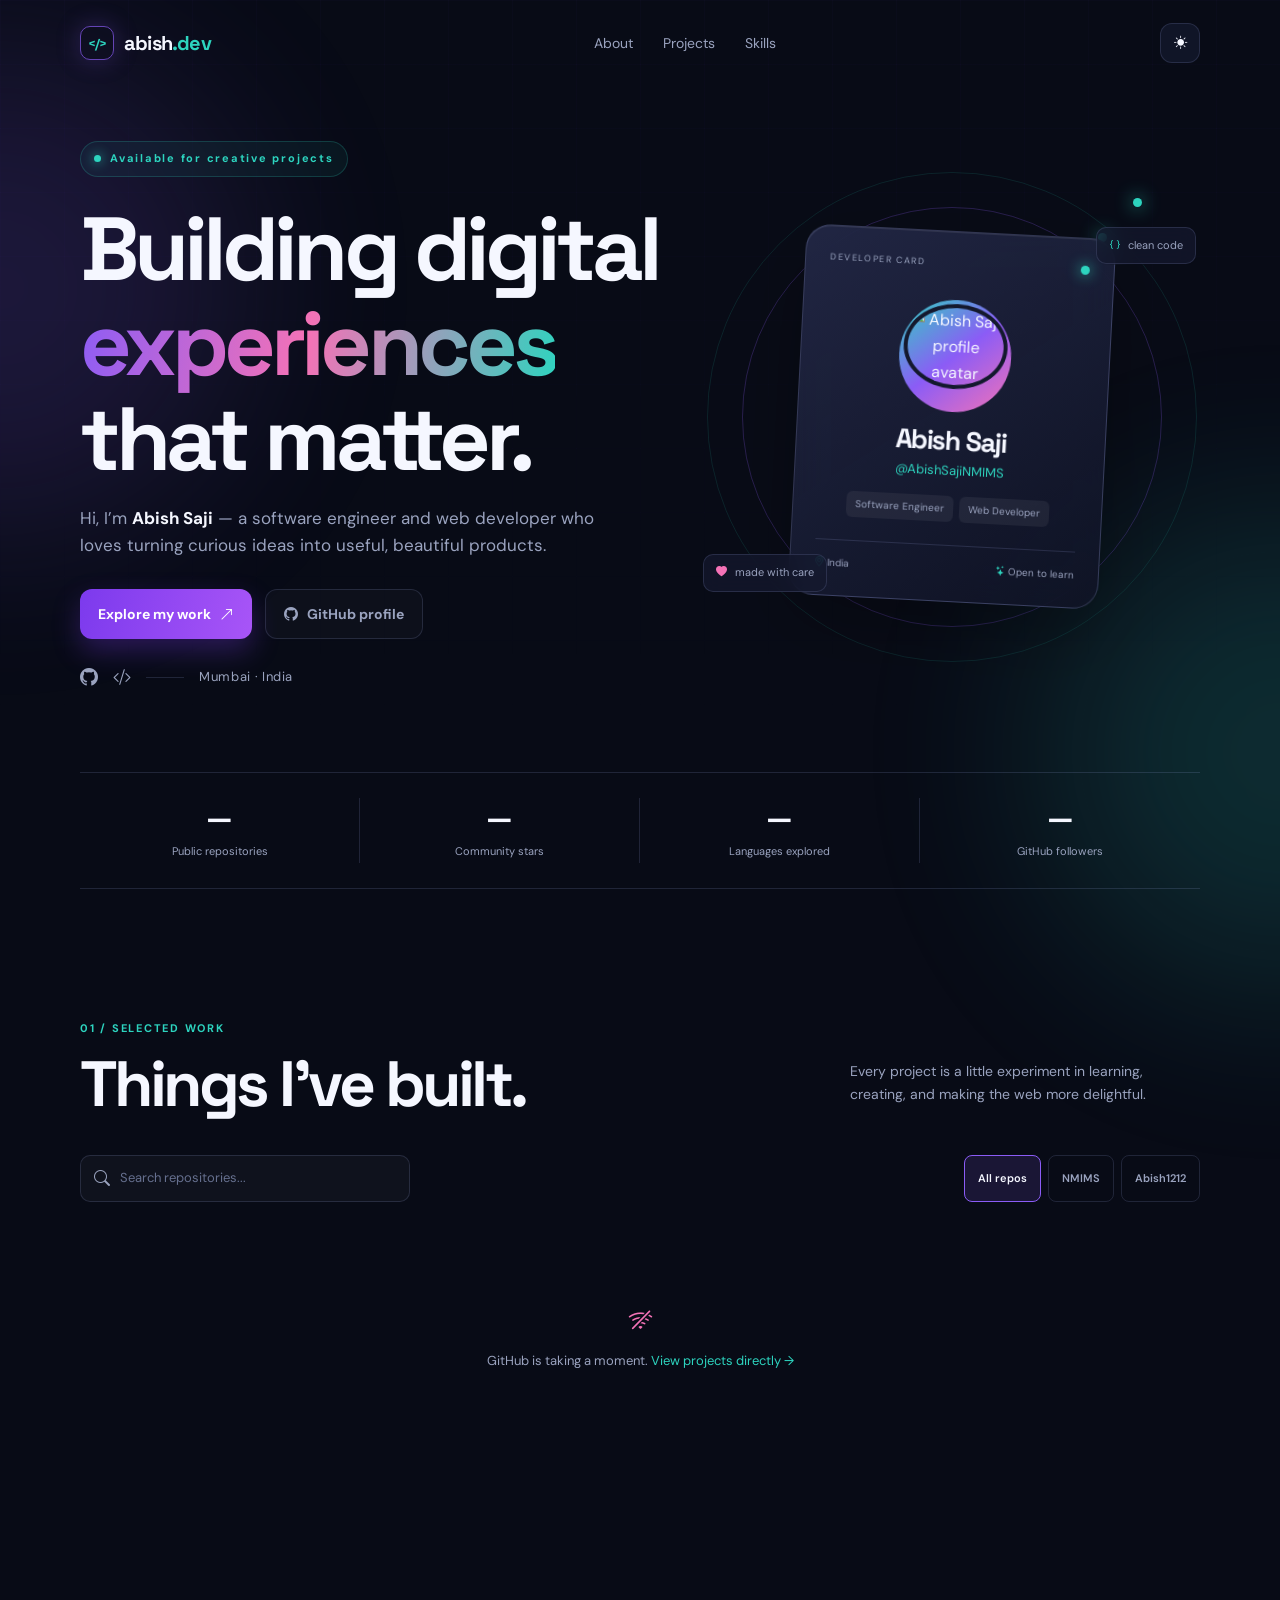
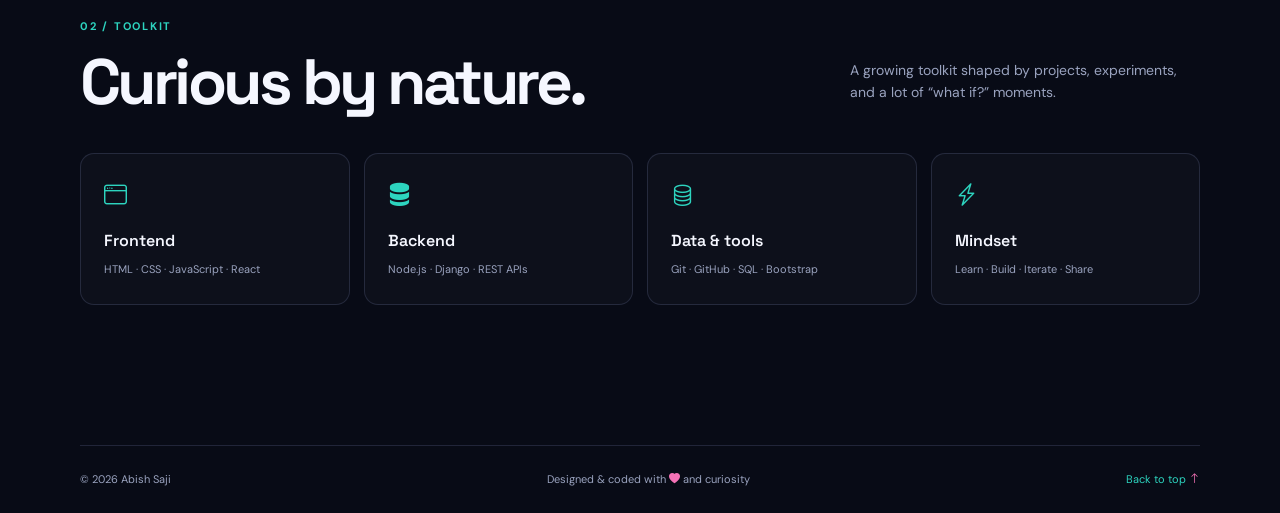
==== index.html @ cef06a9f "-m2" ====
<!DOCTYPE html>
<html lang="en">
<head>
    <meta charset="UTF-8">
    <meta name="viewport" content="width=device-width, initial-scale=1.0">
    <meta name="description" content="Abish Saji's developer profile and GitHub projects.">
    <title>Abish Saji | Developer Profile</title>
    <link rel="preconnect" href="https://fonts.googleapis.com">
    <link rel="preconnect" href="https://fonts.gstatic.com" crossorigin>
    <link href="https://fonts.googleapis.com/css2?family=DM+Sans:wght@400;500;600;700&family=Space+Grotesk:wght@500;600;700&display=swap" rel="stylesheet">
    <link rel="stylesheet" href="https://cdn.jsdelivr.net/npm/bootstrap-icons@1.11.3/font/bootstrap-icons.min.css">
    <link rel="stylesheet" href="style.css">
</head>
<body>
    <div class="background-grid" aria-hidden="true"></div>
    <div class="glow glow-one" aria-hidden="true"></div>
    <div class="glow glow-two" aria-hidden="true"></div>

    <header class="site-header">
        <a class="brand" href="#top" aria-label="Abish Saji home">
            <span class="brand-mark">&lt;/&gt;</span>
            <span>abish<span class="accent">.dev</span></span>
        </a>
        <nav class="nav-links" aria-label="Main navigation">
            <a href="#about">About</a>
            <a href="#projects">Projects</a>
            <a href="#skills">Skills</a>
        </nav>
        <button class="icon-button" id="theme-toggle" type="button" aria-label="Switch to light theme">
            <i class="bi bi-sun-fill" aria-hidden="true"></i>
        </button>
    </header>

    <main id="top">
        <section class="hero section-wrap" id="about">
            <div class="hero-copy reveal">
                <div class="eyebrow"><span class="status-dot"></span> Available for creative projects</div>
                <h1>Building digital<br><span class="gradient-text">experiences</span> that matter.</h1>
                <p class="hero-description">Hi, I’m <strong>Abish Saji</strong> — a software engineer and web developer who loves turning curious ideas into useful, beautiful products.</p>
                <div class="hero-actions">
                    <a class="button button-primary" href="#projects">Explore my work <i class="bi bi-arrow-up-right" aria-hidden="true"></i></a>
                    <a class="button button-ghost" href="https://github.com/AbishSajiNMIMS" target="_blank" rel="noreferrer"><i class="bi bi-github" aria-hidden="true"></i> GitHub profile</a>
                </div>
                <div class="social-row">
                    <a href="https://github.com/AbishSajiNMIMS" target="_blank" rel="noreferrer" aria-label="Abish Saji NMIMS GitHub"><i class="bi bi-github"></i></a>
                    <a href="https://github.com/Abish1212" target="_blank" rel="noreferrer" aria-label="Abish1212 GitHub"><i class="bi bi-code-slash"></i></a>
                    <span class="social-line"></span>
                    <span class="social-caption">Mumbai · India</span>
                </div>
            </div>

            <div class="profile-orbit reveal reveal-delay">
                <div class="orbit-ring orbit-ring-one"></div>
                <div class="orbit-ring orbit-ring-two"></div>
                <div class="profile-card">
                    <div class="profile-card-top">
                        <span class="mini-label">DEVELOPER CARD</span>
                        <span class="pulse-icon"><span></span></span>
                    </div>
                    <div class="avatar-frame">
                        <img id="hero-avatar" src="https://avatars.githubusercontent.com/u/193383655?v=4" alt="Abish Saji profile avatar">
                    </div>
                    <h2>Abish Saji</h2>
                    <p class="profile-handle">@AbishSajiNMIMS</p>
                    <div class="profile-tags"><span>Software Engineer</span><span>Web Developer</span></div>
                    <div class="profile-card-footer"><span><i class="bi bi-geo-alt"></i> India</span><span><i class="bi bi-stars"></i> Open to learn</span></div>
                </div>
                <div class="floating-chip chip-code"><i class="bi bi-braces"></i> clean code</div>
                <div class="floating-chip chip-heart"><i class="bi bi-heart-fill"></i> made with care</div>
            </div>
        </section>

        <section class="stats section-wrap reveal" aria-label="GitHub statistics">
            <div class="stat"><strong id="repo-count">—</strong><span>Public repositories</span></div>
            <div class="stat"><strong id="star-count">—</strong><span>Community stars</span></div>
            <div class="stat"><strong id="language-count">—</strong><span>Languages explored</span></div>
            <div class="stat"><strong id="follower-count">—</strong><span>GitHub followers</span></div>
        </section>

        <section class="projects-section section-wrap" id="projects">
            <div class="section-heading reveal">
                <div><span class="section-kicker">01 / SELECTED WORK</span><h2>Things I’ve built.</h2></div>
                <p>Every project is a little experiment in learning, creating, and making the web more delightful.</p>
            </div>
            <div class="project-toolbar reveal">
                <label class="search-box"><i class="bi bi-search" aria-hidden="true"></i><input id="repo-search" type="search" placeholder="Search repositories..." aria-label="Search repositories"></label>
                <div class="filter-group" id="owner-filters" role="group" aria-label="Filter repositories by profile">
                    <button class="filter-button active" data-owner="all" type="button">All repos</button>
                    <button class="filter-button" data-owner="AbishSajiNMIMS" type="button">NMIMS</button>
                    <button class="filter-button" data-owner="Abish1212" type="button">Abish1212</button>
                </div>
            </div>
            <div class="repo-grid" id="repo-grid">
                <div class="loading-state"><span class="loader"></span><p>Fetching projects from GitHub...</p></div>
            </div>
            <p class="empty-state" id="empty-state" hidden>No repositories match that search. Try another keyword.</p>
        </section>

        <section class="skills-section section-wrap" id="skills">
            <div class="section-heading reveal"><div><span class="section-kicker">02 / TOOLKIT</span><h2>Curious by nature.</h2></div><p>A growing toolkit shaped by projects, experiments, and a lot of “what if?” moments.</p></div>
            <div class="skills-grid reveal">
                <div class="skill-tile"><i class="bi bi-window"></i><span>Frontend</span><small>HTML · CSS · JavaScript · React</small></div>
                <div class="skill-tile"><i class="bi bi-server"></i><span>Backend</span><small>Node.js · Django · REST APIs</small></div>
                <div class="skill-tile"><i class="bi bi-database"></i><span>Data & tools</span><small>Git · GitHub · SQL · Bootstrap</small></div>
                <div class="skill-tile"><i class="bi bi-lightning-charge"></i><span>Mindset</span><small>Learn · Build · Iterate · Share</small></div>
            </div>
        </section>
    </main>

    <footer class="site-footer section-wrap">
        <span>© <span id="year"></span> Abish Saji</span>
        <span>Designed & coded with <i class="bi bi-heart-fill"></i> and curiosity</span>
        <a href="#top">Back to top <i class="bi bi-arrow-up"></i></a>
    </footer>
    <script src="script.js"></script>
</body>
</html>
---- style.css ----
:root {
    --bg: #080b16;
    --surface: rgba(20, 25, 46, .72);
    --surface-solid: #14192e;
    --text: #f5f7ff;
    --muted: #9aa3bf;
    --line: rgba(173, 184, 255, .15);
    --primary: #8b5cf6;
    --secondary: #2dd4bf;
    --pink: #f472b6;
    --shadow: 0 24px 80px rgba(0, 0, 0, .3);
}
* { box-sizing: border-box; }
html { scroll-behavior: smooth; }
body { margin: 0; color: var(--text); background: var(--bg); font: 400 16px/1.6 "DM Sans", sans-serif; overflow-x: hidden; }
a { color: inherit; text-decoration: none; }
.background-grid { position: fixed; inset: 0; opacity: .32; pointer-events: none; background-image: linear-gradient(rgba(139, 92, 246, .08) 1px, transparent 1px), linear-gradient(90deg, rgba(139, 92, 246, .08) 1px, transparent 1px); background-size: 64px 64px; mask-image: linear-gradient(to bottom, black, transparent 88%); }
.glow { position: fixed; width: 30rem; height: 30rem; border-radius: 50%; filter: blur(100px); opacity: .16; pointer-events: none; }
.glow-one { top: 3rem; left: -15rem; background: var(--primary); }.glow-two { right: -15rem; top: 32rem; background: var(--secondary); }
.site-header, .section-wrap { width: min(1120px, calc(100% - 48px)); margin: auto; }
.site-header { display: flex; align-items: center; justify-content: space-between; height: 86px; position: relative; z-index: 2; }
.brand { display: flex; align-items: center; gap: 10px; font: 700 20px "Space Grotesk"; letter-spacing: -.04em; }.brand-mark { display: grid; place-items: center; width: 34px; height: 34px; border: 1px solid rgba(139,92,246,.7); border-radius: 10px; color: var(--secondary); font-size: 13px; box-shadow: 0 0 25px rgba(139,92,246,.25); }.accent { color: var(--secondary); }
.nav-links { display: flex; gap: 30px; color: var(--muted); font-size: 14px; }.nav-links a { transition: color .25s ease; }.nav-links a:hover { color: var(--text); }
.icon-button { width: 40px; height: 40px; border: 1px solid var(--line); background: var(--surface); color: var(--text); border-radius: 12px; cursor: pointer; transition: .25s; }.icon-button:hover { color: var(--secondary); transform: translateY(-2px); border-color: var(--secondary); }
.hero { min-height: 670px; display: grid; grid-template-columns: 1.08fr .92fr; gap: 40px; align-items: center; padding: 55px 0 80px; }.eyebrow, .section-kicker { color: var(--secondary); font-size: 11px; font-weight: 700; letter-spacing: .16em; }.eyebrow { display: inline-flex; align-items: center; gap: 9px; padding: 8px 13px; border: 1px solid rgba(45,212,191,.2); border-radius: 99px; background: rgba(45,212,191,.06); }.status-dot { width: 7px; height: 7px; background: var(--secondary); border-radius: 50%; box-shadow: 0 0 12px var(--secondary); animation: blink 1.8s infinite; }
h1, h2 { font-family: "Space Grotesk", sans-serif; letter-spacing: -.055em; line-height: 1.06; margin: 25px 0 18px; } h1 { max-width: 690px; font-size: clamp(3.4rem, 7vw, 6rem); }.gradient-text { background: linear-gradient(100deg, var(--primary), var(--pink) 48%, var(--secondary)); -webkit-background-clip: text; background-clip: text; color: transparent; }.hero-description { max-width: 530px; color: var(--muted); font-size: 17px; }.hero-description strong { color: var(--text); }
.hero-actions { display: flex; gap: 13px; margin: 30px 0 24px; }.button { display: inline-flex; align-items: center; gap: 9px; border-radius: 12px; padding: 13px 18px; font-weight: 700; font-size: 14px; transition: transform .25s, box-shadow .25s, border-color .25s; }.button:hover { transform: translateY(-3px); }.button-primary { color: white; background: linear-gradient(105deg, #7c3aed, #a855f7); box-shadow: 0 12px 28px rgba(124,58,237,.3); }.button-primary:hover { box-shadow: 0 15px 35px rgba(124,58,237,.5); }.button-ghost { border: 1px solid var(--line); color: var(--muted); background: rgba(255,255,255,.025); }.button-ghost:hover { color: var(--text); border-color: var(--secondary); }
.social-row { display: flex; align-items: center; gap: 15px; color: var(--muted); font-size: 13px; }.social-row a { font-size: 18px; transition: color .25s, transform .25s; }.social-row a:hover { color: var(--secondary); transform: translateY(-2px); }.social-line { width: 38px; height: 1px; background: var(--line); }.social-caption { letter-spacing: .05em; }
.profile-orbit { min-height: 510px; display: grid; place-items: center; position: relative; }.orbit-ring { position: absolute; width: 420px; height: 420px; border: 1px solid rgba(139,92,246,.25); border-radius: 50%; animation: spin 24s linear infinite; }.orbit-ring::after { content: ""; position: absolute; width: 9px; height: 9px; top: 25px; right: 54px; border-radius: 50%; background: var(--secondary); box-shadow: 0 0 18px var(--secondary); }.orbit-ring-two { width: 490px; height: 490px; border-color: rgba(45,212,191,.12); animation-direction: reverse; animation-duration: 32s; }.profile-card { width: 310px; padding: 24px; border: 1px solid rgba(181, 189, 255, .2); background: linear-gradient(145deg, rgba(36,42,74,.85), rgba(15,18,37,.78)); border-radius: 25px; box-shadow: var(--shadow), inset 0 1px rgba(255,255,255,.08); backdrop-filter: blur(18px); text-align: center; position: relative; z-index: 1; transform: rotate(3deg); transition: transform .45s ease; }.profile-card:hover { transform: rotate(0) translateY(-8px); }.profile-card-top, .profile-card-footer { display: flex; justify-content: space-between; align-items: center; }.mini-label { color: var(--muted); font-size: 9px; letter-spacing: .18em; }.pulse-icon { width: 9px; height: 9px; background: var(--secondary); border-radius: 50%; box-shadow: 0 0 14px var(--secondary); }.avatar-frame { width: 112px; height: 112px; padding: 4px; border-radius: 50%; background: linear-gradient(140deg, var(--secondary), var(--primary), var(--pink)); margin: 30px auto 15px; }.avatar-frame img { width: 100%; height: 100%; object-fit: cover; border-radius: inherit; border: 4px solid var(--surface-solid); }.profile-card h2 { margin: 0; font-size: 27px; }.profile-handle { color: var(--secondary); font-size: 13px; margin: 5px 0 14px; }.profile-tags { display: flex; justify-content: center; gap: 6px; flex-wrap: wrap; }.profile-tags span { padding: 5px 9px; color: var(--muted); background: rgba(255,255,255,.06); border-radius: 6px; font-size: 10px; }.profile-card-footer { border-top: 1px solid var(--line); margin-top: 23px; padding-top: 15px; color: var(--muted); font-size: 10px; }.profile-card-footer i { color: var(--secondary); }.floating-chip { position: absolute; z-index: 2; padding: 9px 12px; color: var(--muted); border: 1px solid var(--line); border-radius: 10px; background: rgba(20,25,46,.75); backdrop-filter: blur(10px); font-size: 11px; animation: float 4s ease-in-out infinite; }.floating-chip i { margin-right: 5px; color: var(--secondary); }.chip-code { top: 65px; right: 4px; }.chip-heart { bottom: 80px; left: 0; animation-delay: -2s; }.chip-heart i { color: var(--pink); }
.stats { display: grid; grid-template-columns: repeat(4, 1fr); border-block: 1px solid var(--line); padding: 25px 0; }.stat { text-align: center; border-right: 1px solid var(--line); }.stat:last-child { border: 0; }.stat strong { display: block; font: 700 30px "Space Grotesk"; color: var(--text); }.stat span { color: var(--muted); font-size: 11px; }
.projects-section, .skills-section { padding: 125px 0 40px; }.section-heading { display: flex; align-items: end; justify-content: space-between; gap: 30px; margin-bottom: 36px; }.section-heading h2 { font-size: clamp(2.5rem, 5vw, 4rem); margin: 12px 0 0; }.section-heading p { max-width: 350px; color: var(--muted); font-size: 14px; }
.project-toolbar { display: flex; justify-content: space-between; gap: 18px; margin-bottom: 25px; }.search-box { display: flex; align-items: center; gap: 10px; width: min(330px, 100%); border: 1px solid var(--line); border-radius: 10px; padding: 0 13px; color: var(--muted); background: rgba(255,255,255,.03); }.search-box:focus-within { border-color: var(--primary); box-shadow: 0 0 0 3px rgba(139,92,246,.12); }.search-box input { width: 100%; border: 0; outline: 0; padding: 12px 0; color: var(--text); background: transparent; font: inherit; font-size: 13px; }.search-box input::placeholder { color: #66708f; }.filter-group { display: flex; gap: 7px; flex-wrap: wrap; justify-content: end; }.filter-button { border: 1px solid var(--line); border-radius: 8px; padding: 9px 13px; color: var(--muted); background: transparent; cursor: pointer; font: 600 11px "DM Sans"; transition: .25s; }.filter-button:hover, .filter-button.active { color: var(--text); border-color: var(--primary); background: rgba(139,92,246,.14); }
.repo-grid { display: grid; grid-template-columns: repeat(3, 1fr); gap: 16px; }.repo-card { display: flex; flex-direction: column; min-height: 220px; padding: 20px; border: 1px solid var(--line); border-radius: 16px; background: var(--surface); box-shadow: 0 12px 35px rgba(0,0,0,.12); transition: transform .3s, border-color .3s, box-shadow .3s; animation: card-in .5s both; }.repo-card:hover { transform: translateY(-7px); border-color: rgba(139,92,246,.7); box-shadow: 0 20px 50px rgba(0,0,0,.28), 0 0 25px rgba(139,92,246,.1); }.repo-card-header, .repo-card-meta { display: flex; align-items: center; justify-content: space-between; gap: 10px; }.repo-icon { color: var(--secondary); font-size: 21px; }.repo-owner { color: var(--muted); font-size: 10px; }.repo-card h3 { margin: 13px 0 7px; font: 600 19px "Space Grotesk"; overflow-wrap: anywhere; }.repo-card p { display: -webkit-box; -webkit-line-clamp: 2; -webkit-box-orient: vertical; overflow: hidden; min-height: 44px; margin: 0; color: var(--muted); font-size: 12px; line-height: 1.7; }.repo-card-meta { justify-content: start; gap: 15px; margin-top: auto; padding-top: 20px; color: var(--muted); font-size: 11px; }.repo-card-meta i { color: var(--secondary); margin-right: 4px; }.language-dot { display: inline-block; width: 8px; height: 8px; margin-right: 4px; border-radius: 50%; background: var(--primary); }.repo-link { color: var(--text); font-size: 16px; transition: color .2s; }.repo-link:hover { color: var(--secondary); }.loading-state { grid-column: 1/-1; min-height: 220px; display: grid; place-items: center; align-content: center; gap: 10px; color: var(--muted); }.loading-state p { margin: 0; font-size: 13px; }.loader { display: block; width: 28px; height: 28px; border: 2px solid var(--line); border-top-color: var(--secondary); border-radius: 50%; animation: spin 1s linear infinite; }.empty-state { padding: 30px; text-align: center; color: var(--muted); }
.skills-grid { display: grid; grid-template-columns: repeat(4, 1fr); gap: 14px; }.skill-tile { padding: 23px; border: 1px solid var(--line); border-radius: 14px; background: rgba(255,255,255,.025); transition: .3s; }.skill-tile:hover { border-color: var(--secondary); background: rgba(45,212,191,.06); transform: translateY(-5px); }.skill-tile i { color: var(--secondary); font-size: 23px; }.skill-tile span { display: block; margin: 16px 0 4px; font: 600 16px "Space Grotesk"; }.skill-tile small { color: var(--muted); font-size: 11px; }
.site-footer { display: flex; justify-content: space-between; gap: 20px; align-items: center; margin-top: 100px; padding: 25px 0; border-top: 1px solid var(--line); color: var(--muted); font-size: 11px; }.site-footer i { color: var(--pink); }.site-footer a { color: var(--secondary); }
.reveal { opacity: 0; transform: translateY(22px); transition: opacity .7s ease, transform .7s ease; }.reveal.visible { opacity: 1; transform: translateY(0); }.reveal-delay { transition-delay: .15s; }
@keyframes spin { to { transform: rotate(360deg); } } @keyframes float { 0%,100% { transform: translateY(0); } 50% { transform: translateY(-9px); } } @keyframes blink { 50% { opacity: .35; } } @keyframes card-in { from { opacity: 0; transform: translateY(12px); } to { opacity: 1; transform: translateY(0); } }
body.light-theme { --bg: #f5f7ff; --surface: rgba(255,255,255,.75); --surface-solid: #fff; --text: #161b36; --muted: #5f6885; --line: rgba(61, 70, 123, .16); }.light-theme .background-grid { opacity: .18; }.light-theme .profile-card { background: linear-gradient(145deg, rgba(255,255,255,.92), rgba(239,242,255,.82)); }.light-theme .filter-button:hover, .light-theme .filter-button.active { color: #3f267f; }
@media (max-width: 820px) { .hero { grid-template-columns: 1fr; padding-top: 70px; }.hero-copy { text-align: center; }.hero-description { margin-inline: auto; }.hero-actions, .social-row { justify-content: center; }.profile-orbit { min-height: 480px; }.repo-grid { grid-template-columns: repeat(2, 1fr); }.skills-grid { grid-template-columns: repeat(2, 1fr); }.section-heading { display: block; }.section-heading p { margin-top: 20px; }.project-toolbar { display: block; }.search-box { margin-bottom: 14px; }.filter-group { justify-content: start; } }
@media (max-width: 520px) { .site-header, .section-wrap { width: min(100% - 30px, 1120px); }.nav-links { display: none; }.hero { padding-top: 40px; }.hero-actions { flex-direction: column; }.button { justify-content: center; }.profile-orbit { transform: scale(.82); margin: -35px 0; }.stats { grid-template-columns: repeat(2, 1fr); gap: 20px 0; }.stat:nth-child(2) { border: 0; }.stat:nth-child(3) { border: 0; }.repo-grid { grid-template-columns: 1fr; }.skills-grid { grid-template-columns: 1fr; }.site-footer { align-items: flex-start; flex-direction: column; margin-top: 60px; } }
@media (prefers-reduced-motion: reduce) { *, *::before, *::after { animation-duration: .01ms !important; scroll-behavior: auto !important; transition-duration: .01ms !important; } }
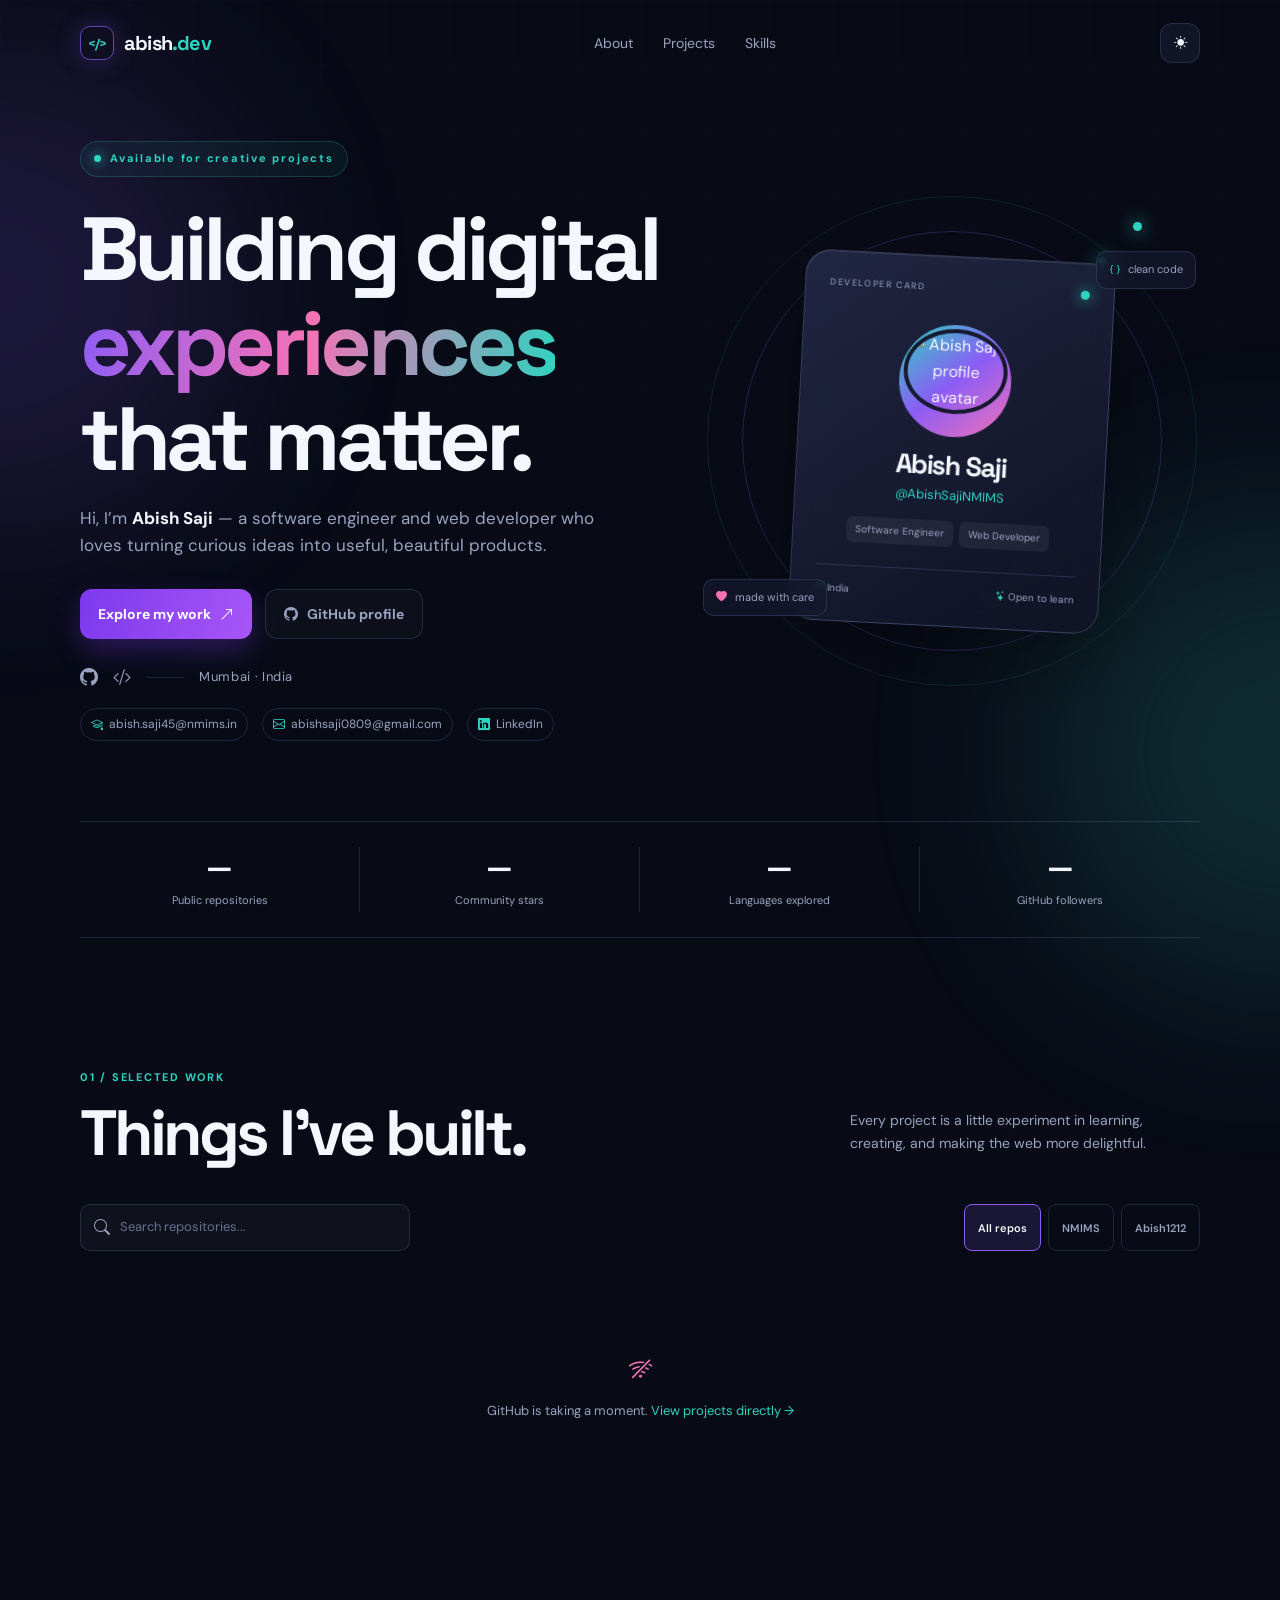
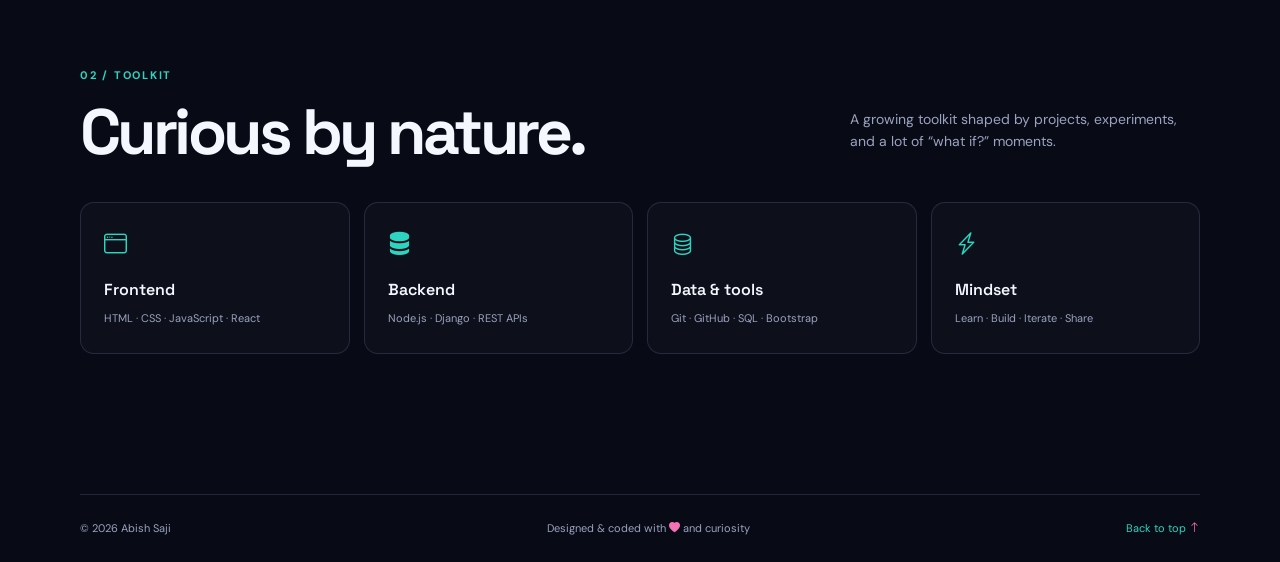
==== commit 9362958e: "Add contact links and refresh GitHub data fetches Co-authored-by: AbishSajiNMIMS <193383655+AbishSaj" ====
--- a/index.html
+++ b/index.html
@@ -46,6 +46,11 @@
                     <a href="https://github.com/Abish1212" target="_blank" rel="noreferrer" aria-label="Abish1212 GitHub"><i class="bi bi-code-slash"></i></a>
                     <span class="social-line"></span>
                     <span class="social-caption">Mumbai · India</span>
+                </div>
+                <div class="contact-row">
+                    <a href="mailto:abish.saji45@nmims.in"><i class="bi bi-mortarboard"></i> abish.saji45@nmims.in</a>
+                    <a href="mailto:abishsaji0809@gmail.com"><i class="bi bi-envelope"></i> abishsaji0809@gmail.com</a>
+                    <a href="https://www.linkedin.com/in/abish-saji-30b790319" target="_blank" rel="noreferrer"><i class="bi bi-linkedin"></i> LinkedIn</a>
                 </div>
             </div>
 
--- a/style.css
+++ b/style.css
@@ -26,6 +26,7 @@
 h1, h2 { font-family: "Space Grotesk", sans-serif; letter-spacing: -.055em; line-height: 1.06; margin: 25px 0 18px; } h1 { max-width: 690px; font-size: clamp(3.4rem, 7vw, 6rem); }.gradient-text { background: linear-gradient(100deg, var(--primary), var(--pink) 48%, var(--secondary)); -webkit-background-clip: text; background-clip: text; color: transparent; }.hero-description { max-width: 530px; color: var(--muted); font-size: 17px; }.hero-description strong { color: var(--text); }
 .hero-actions { display: flex; gap: 13px; margin: 30px 0 24px; }.button { display: inline-flex; align-items: center; gap: 9px; border-radius: 12px; padding: 13px 18px; font-weight: 700; font-size: 14px; transition: transform .25s, box-shadow .25s, border-color .25s; }.button:hover { transform: translateY(-3px); }.button-primary { color: white; background: linear-gradient(105deg, #7c3aed, #a855f7); box-shadow: 0 12px 28px rgba(124,58,237,.3); }.button-primary:hover { box-shadow: 0 15px 35px rgba(124,58,237,.5); }.button-ghost { border: 1px solid var(--line); color: var(--muted); background: rgba(255,255,255,.025); }.button-ghost:hover { color: var(--text); border-color: var(--secondary); }
 .social-row { display: flex; align-items: center; gap: 15px; color: var(--muted); font-size: 13px; }.social-row a { font-size: 18px; transition: color .25s, transform .25s; }.social-row a:hover { color: var(--secondary); transform: translateY(-2px); }.social-line { width: 38px; height: 1px; background: var(--line); }.social-caption { letter-spacing: .05em; }
+.contact-row { margin-top: 16px; display: flex; flex-wrap: wrap; gap: 14px; font-size: 12px; color: var(--muted); }.contact-row a { display: inline-flex; align-items: center; gap: 6px; padding: 6px 10px; border: 1px solid var(--line); border-radius: 999px; transition: .25s; }.contact-row a i { color: var(--secondary); }.contact-row a:hover { color: var(--text); border-color: var(--secondary); transform: translateY(-1px); }
 .profile-orbit { min-height: 510px; display: grid; place-items: center; position: relative; }.orbit-ring { position: absolute; width: 420px; height: 420px; border: 1px solid rgba(139,92,246,.25); border-radius: 50%; animation: spin 24s linear infinite; }.orbit-ring::after { content: ""; position: absolute; width: 9px; height: 9px; top: 25px; right: 54px; border-radius: 50%; background: var(--secondary); box-shadow: 0 0 18px var(--secondary); }.orbit-ring-two { width: 490px; height: 490px; border-color: rgba(45,212,191,.12); animation-direction: reverse; animation-duration: 32s; }.profile-card { width: 310px; padding: 24px; border: 1px solid rgba(181, 189, 255, .2); background: linear-gradient(145deg, rgba(36,42,74,.85), rgba(15,18,37,.78)); border-radius: 25px; box-shadow: var(--shadow), inset 0 1px rgba(255,255,255,.08); backdrop-filter: blur(18px); text-align: center; position: relative; z-index: 1; transform: rotate(3deg); transition: transform .45s ease; }.profile-card:hover { transform: rotate(0) translateY(-8px); }.profile-card-top, .profile-card-footer { display: flex; justify-content: space-between; align-items: center; }.mini-label { color: var(--muted); font-size: 9px; letter-spacing: .18em; }.pulse-icon { width: 9px; height: 9px; background: var(--secondary); border-radius: 50%; box-shadow: 0 0 14px var(--secondary); }.avatar-frame { width: 112px; height: 112px; padding: 4px; border-radius: 50%; background: linear-gradient(140deg, var(--secondary), var(--primary), var(--pink)); margin: 30px auto 15px; }.avatar-frame img { width: 100%; height: 100%; object-fit: cover; border-radius: inherit; border: 4px solid var(--surface-solid); }.profile-card h2 { margin: 0; font-size: 27px; }.profile-handle { color: var(--secondary); font-size: 13px; margin: 5px 0 14px; }.profile-tags { display: flex; justify-content: center; gap: 6px; flex-wrap: wrap; }.profile-tags span { padding: 5px 9px; color: var(--muted); background: rgba(255,255,255,.06); border-radius: 6px; font-size: 10px; }.profile-card-footer { border-top: 1px solid var(--line); margin-top: 23px; padding-top: 15px; color: var(--muted); font-size: 10px; }.profile-card-footer i { color: var(--secondary); }.floating-chip { position: absolute; z-index: 2; padding: 9px 12px; color: var(--muted); border: 1px solid var(--line); border-radius: 10px; background: rgba(20,25,46,.75); backdrop-filter: blur(10px); font-size: 11px; animation: float 4s ease-in-out infinite; }.floating-chip i { margin-right: 5px; color: var(--secondary); }.chip-code { top: 65px; right: 4px; }.chip-heart { bottom: 80px; left: 0; animation-delay: -2s; }.chip-heart i { color: var(--pink); }
 .stats { display: grid; grid-template-columns: repeat(4, 1fr); border-block: 1px solid var(--line); padding: 25px 0; }.stat { text-align: center; border-right: 1px solid var(--line); }.stat:last-child { border: 0; }.stat strong { display: block; font: 700 30px "Space Grotesk"; color: var(--text); }.stat span { color: var(--muted); font-size: 11px; }
 .projects-section, .skills-section { padding: 125px 0 40px; }.section-heading { display: flex; align-items: end; justify-content: space-between; gap: 30px; margin-bottom: 36px; }.section-heading h2 { font-size: clamp(2.5rem, 5vw, 4rem); margin: 12px 0 0; }.section-heading p { max-width: 350px; color: var(--muted); font-size: 14px; }
@@ -36,6 +37,6 @@
 .reveal { opacity: 0; transform: translateY(22px); transition: opacity .7s ease, transform .7s ease; }.reveal.visible { opacity: 1; transform: translateY(0); }.reveal-delay { transition-delay: .15s; }
 @keyframes spin { to { transform: rotate(360deg); } } @keyframes float { 0%,100% { transform: translateY(0); } 50% { transform: translateY(-9px); } } @keyframes blink { 50% { opacity: .35; } } @keyframes card-in { from { opacity: 0; transform: translateY(12px); } to { opacity: 1; transform: translateY(0); } }
 body.light-theme { --bg: #f5f7ff; --surface: rgba(255,255,255,.75); --surface-solid: #fff; --text: #161b36; --muted: #5f6885; --line: rgba(61, 70, 123, .16); }.light-theme .background-grid { opacity: .18; }.light-theme .profile-card { background: linear-gradient(145deg, rgba(255,255,255,.92), rgba(239,242,255,.82)); }.light-theme .filter-button:hover, .light-theme .filter-button.active { color: #3f267f; }
-@media (max-width: 820px) { .hero { grid-template-columns: 1fr; padding-top: 70px; }.hero-copy { text-align: center; }.hero-description { margin-inline: auto; }.hero-actions, .social-row { justify-content: center; }.profile-orbit { min-height: 480px; }.repo-grid { grid-template-columns: repeat(2, 1fr); }.skills-grid { grid-template-columns: repeat(2, 1fr); }.section-heading { display: block; }.section-heading p { margin-top: 20px; }.project-toolbar { display: block; }.search-box { margin-bottom: 14px; }.filter-group { justify-content: start; } }
+@media (max-width: 820px) { .hero { grid-template-columns: 1fr; padding-top: 70px; }.hero-copy { text-align: center; }.hero-description { margin-inline: auto; }.hero-actions, .social-row, .contact-row { justify-content: center; }.profile-orbit { min-height: 480px; }.repo-grid { grid-template-columns: repeat(2, 1fr); }.skills-grid { grid-template-columns: repeat(2, 1fr); }.section-heading { display: block; }.section-heading p { margin-top: 20px; }.project-toolbar { display: block; }.search-box { margin-bottom: 14px; }.filter-group { justify-content: start; } }
 @media (max-width: 520px) { .site-header, .section-wrap { width: min(100% - 30px, 1120px); }.nav-links { display: none; }.hero { padding-top: 40px; }.hero-actions { flex-direction: column; }.button { justify-content: center; }.profile-orbit { transform: scale(.82); margin: -35px 0; }.stats { grid-template-columns: repeat(2, 1fr); gap: 20px 0; }.stat:nth-child(2) { border: 0; }.stat:nth-child(3) { border: 0; }.repo-grid { grid-template-columns: 1fr; }.skills-grid { grid-template-columns: 1fr; }.site-footer { align-items: flex-start; flex-direction: column; margin-top: 60px; } }
 @media (prefers-reduced-motion: reduce) { *, *::before, *::after { animation-duration: .01ms !important; scroll-behavior: auto !important; transition-duration: .01ms !important; } }
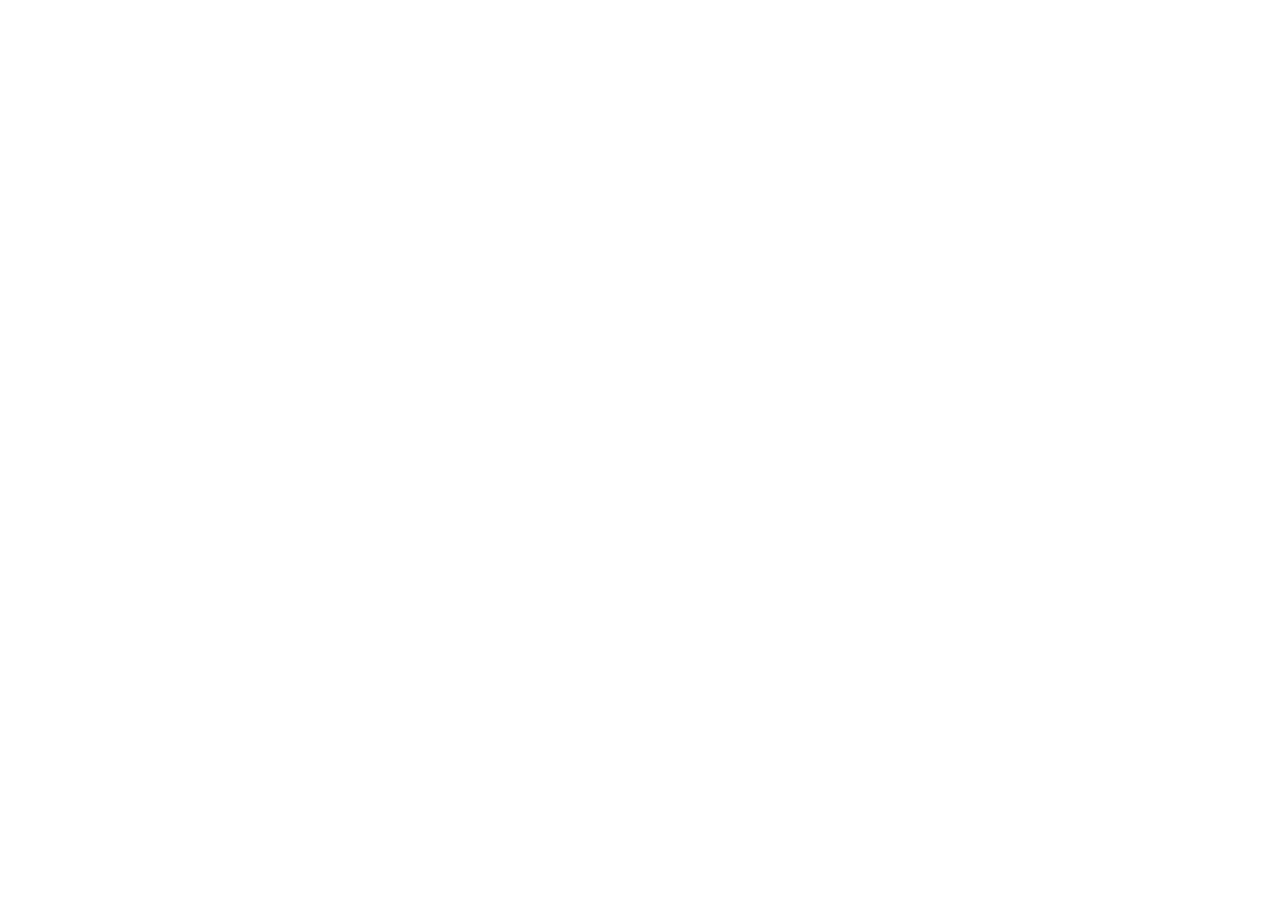
==== commit 537b3b1e: "-m" ====
--- a/index.html
+++ b/index.html
@@ -12,111 +12,9 @@
     <link rel="stylesheet" href="style.css">
 </head>
 <body>
-    <div class="background-grid" aria-hidden="true"></div>
-    <div class="glow glow-one" aria-hidden="true"></div>
-    <div class="glow glow-two" aria-hidden="true"></div>
-
-    <header class="site-header">
-        <a class="brand" href="#top" aria-label="Abish Saji home">
-            <span class="brand-mark">&lt;/&gt;</span>
-            <span>abish<span class="accent">.dev</span></span>
-        </a>
-        <nav class="nav-links" aria-label="Main navigation">
-            <a href="#about">About</a>
-            <a href="#projects">Projects</a>
-            <a href="#skills">Skills</a>
-        </nav>
-        <button class="icon-button" id="theme-toggle" type="button" aria-label="Switch to light theme">
-            <i class="bi bi-sun-fill" aria-hidden="true"></i>
-        </button>
-    </header>
-
-    <main id="top">
-        <section class="hero section-wrap" id="about">
-            <div class="hero-copy reveal">
-                <div class="eyebrow"><span class="status-dot"></span> Available for creative projects</div>
-                <h1>Building digital<br><span class="gradient-text">experiences</span> that matter.</h1>
-                <p class="hero-description">Hi, I’m <strong>Abish Saji</strong> — a software engineer and web developer who loves turning curious ideas into useful, beautiful products.</p>
-                <div class="hero-actions">
-                    <a class="button button-primary" href="#projects">Explore my work <i class="bi bi-arrow-up-right" aria-hidden="true"></i></a>
-                    <a class="button button-ghost" href="https://github.com/AbishSajiNMIMS" target="_blank" rel="noreferrer"><i class="bi bi-github" aria-hidden="true"></i> GitHub profile</a>
-                </div>
-                <div class="social-row">
-                    <a href="https://github.com/AbishSajiNMIMS" target="_blank" rel="noreferrer" aria-label="Abish Saji NMIMS GitHub"><i class="bi bi-github"></i></a>
-                    <a href="https://github.com/Abish1212" target="_blank" rel="noreferrer" aria-label="Abish1212 GitHub"><i class="bi bi-code-slash"></i></a>
-                    <span class="social-line"></span>
-                    <span class="social-caption">Mumbai · India</span>
-                </div>
-                <div class="contact-row">
-                    <a href="mailto:abish.saji45@nmims.in"><i class="bi bi-mortarboard"></i> abish.saji45@nmims.in</a>
-                    <a href="mailto:abishsaji0809@gmail.com"><i class="bi bi-envelope"></i> abishsaji0809@gmail.com</a>
-                    <a href="https://www.linkedin.com/in/abish-saji-30b790319" target="_blank" rel="noreferrer"><i class="bi bi-linkedin"></i> LinkedIn</a>
-                </div>
-            </div>
-
-            <div class="profile-orbit reveal reveal-delay">
-                <div class="orbit-ring orbit-ring-one"></div>
-                <div class="orbit-ring orbit-ring-two"></div>
-                <div class="profile-card">
-                    <div class="profile-card-top">
-                        <span class="mini-label">DEVELOPER CARD</span>
-                        <span class="pulse-icon"><span></span></span>
-                    </div>
-                    <div class="avatar-frame">
-                        <img id="hero-avatar" src="https://avatars.githubusercontent.com/u/193383655?v=4" alt="Abish Saji profile avatar">
-                    </div>
-                    <h2>Abish Saji</h2>
-                    <p class="profile-handle">@AbishSajiNMIMS</p>
-                    <div class="profile-tags"><span>Software Engineer</span><span>Web Developer</span></div>
-                    <div class="profile-card-footer"><span><i class="bi bi-geo-alt"></i> India</span><span><i class="bi bi-stars"></i> Open to learn</span></div>
-                </div>
-                <div class="floating-chip chip-code"><i class="bi bi-braces"></i> clean code</div>
-                <div class="floating-chip chip-heart"><i class="bi bi-heart-fill"></i> made with care</div>
-            </div>
-        </section>
-
-        <section class="stats section-wrap reveal" aria-label="GitHub statistics">
-            <div class="stat"><strong id="repo-count">—</strong><span>Public repositories</span></div>
-            <div class="stat"><strong id="star-count">—</strong><span>Community stars</span></div>
-            <div class="stat"><strong id="language-count">—</strong><span>Languages explored</span></div>
-            <div class="stat"><strong id="follower-count">—</strong><span>GitHub followers</span></div>
-        </section>
-
-        <section class="projects-section section-wrap" id="projects">
-            <div class="section-heading reveal">
-                <div><span class="section-kicker">01 / SELECTED WORK</span><h2>Things I’ve built.</h2></div>
-                <p>Every project is a little experiment in learning, creating, and making the web more delightful.</p>
-            </div>
-            <div class="project-toolbar reveal">
-                <label class="search-box"><i class="bi bi-search" aria-hidden="true"></i><input id="repo-search" type="search" placeholder="Search repositories..." aria-label="Search repositories"></label>
-                <div class="filter-group" id="owner-filters" role="group" aria-label="Filter repositories by profile">
-                    <button class="filter-button active" data-owner="all" type="button">All repos</button>
-                    <button class="filter-button" data-owner="AbishSajiNMIMS" type="button">NMIMS</button>
-                    <button class="filter-button" data-owner="Abish1212" type="button">Abish1212</button>
-                </div>
-            </div>
-            <div class="repo-grid" id="repo-grid">
-                <div class="loading-state"><span class="loader"></span><p>Fetching projects from GitHub...</p></div>
-            </div>
-            <p class="empty-state" id="empty-state" hidden>No repositories match that search. Try another keyword.</p>
-        </section>
-
-        <section class="skills-section section-wrap" id="skills">
-            <div class="section-heading reveal"><div><span class="section-kicker">02 / TOOLKIT</span><h2>Curious by nature.</h2></div><p>A growing toolkit shaped by projects, experiments, and a lot of “what if?” moments.</p></div>
-            <div class="skills-grid reveal">
-                <div class="skill-tile"><i class="bi bi-window"></i><span>Frontend</span><small>HTML · CSS · JavaScript · React</small></div>
-                <div class="skill-tile"><i class="bi bi-server"></i><span>Backend</span><small>Node.js · Django · REST APIs</small></div>
-                <div class="skill-tile"><i class="bi bi-database"></i><span>Data & tools</span><small>Git · GitHub · SQL · Bootstrap</small></div>
-                <div class="skill-tile"><i class="bi bi-lightning-charge"></i><span>Mindset</span><small>Learn · Build · Iterate · Share</small></div>
-            </div>
-        </section>
-    </main>
-
-    <footer class="site-footer section-wrap">
-        <span>© <span id="year"></span> Abish Saji</span>
-        <span>Designed & coded with <i class="bi bi-heart-fill"></i> and curiosity</span>
-        <a href="#top">Back to top <i class="bi bi-arrow-up"></i></a>
-    </footer>
+    <div id="root"></div>
+    <script crossorigin src="https://unpkg.com/react@18/umd/react.development.js"></script>
+    <script crossorigin src="https://unpkg.com/react-dom@18/umd/react-dom.development.js"></script>
     <script src="script.js"></script>
 </body>
 </html>
--- a/style.css
+++ b/style.css
@@ -1,42 +1,63 @@
 :root {
-    --bg: #080b16;
-    --surface: rgba(20, 25, 46, .72);
-    --surface-solid: #14192e;
-    --text: #f5f7ff;
-    --muted: #9aa3bf;
-    --line: rgba(173, 184, 255, .15);
-    --primary: #8b5cf6;
-    --secondary: #2dd4bf;
-    --pink: #f472b6;
-    --shadow: 0 24px 80px rgba(0, 0, 0, .3);
+    --bg: #071a33;
+    --surface: rgba(12, 42, 76, .76);
+    --surface-solid: #0d2b4e;
+    --text: #eaf7ff;
+    --muted: #9fc3df;
+    --line: rgba(126, 200, 239, .2);
+    --primary: #5bb8f2;
+    --secondary: #8bd8ff;
+    --pink: #b4e7ff;
+    --shadow: 0 24px 80px rgba(1, 13, 29, .45);
 }
+.scroll-progress { position: fixed; z-index: 30; top: 0; left: 0; height: 4px; background: linear-gradient(90deg, var(--secondary), var(--primary), var(--pink)); box-shadow: 0 0 14px var(--secondary); transition: width .08s linear; }
+.page { min-height: calc(100vh - 86px); padding: 90px 0 110px; animation: page-in .45s ease both; }
+.about-page { display: grid; grid-template-columns: 1.08fr .92fr; gap: 40px; align-items: center; }
+.nav-links a.active { color: var(--text); }
+.flip-card { width: 310px; height: 390px; padding: 0; border: 0; background: transparent; cursor: pointer; perspective: 1200px; position: relative; z-index: 1; text-align: center; color: var(--text); }
+.flip-card-inner { display: block; width: 100%; height: 100%; position: relative; transform-style: preserve-3d; transition: transform .75s cubic-bezier(.2,.8,.2,1); }
+.flip-card.is-flipped .flip-card-inner { transform: rotateY(180deg); }
+.flip-card-face { display: flex; flex-direction: column; justify-content: flex-start; width: 100%; height: 100%; padding: 24px; border: 1px solid rgba(126, 200, 239, .3); border-radius: 25px; background: linear-gradient(145deg, rgba(19,67,111,.96), rgba(5,24,49,.94)); box-shadow: var(--shadow), inset 0 1px rgba(255,255,255,.12); backdrop-filter: blur(18px); backface-visibility: hidden; position: absolute; inset: 0; }
+.flip-card-back { transform: rotateY(180deg); }
+.flip-card-face::after { content: "Click to flip"; margin-top: auto; color: var(--muted); font: 10px "DM Sans"; letter-spacing: .08em; text-transform: uppercase; }
+.flip-card:focus-visible { outline: 2px solid var(--secondary); outline-offset: 8px; border-radius: 25px; }
+.flip-name { display: block; margin: 0; font: 600 27px "Space Grotesk"; }
+.profile-card-top, .profile-card-footer { display: flex; justify-content: space-between; align-items: center; }
+.profile-card-footer { border-top: 1px solid var(--line); margin-top: 23px; padding-top: 15px; color: var(--muted); font-size: 10px; }
+.profile-card-footer i { color: var(--secondary); }
+.profile-tags { display: flex; justify-content: center; gap: 6px; flex-wrap: wrap; }
+.profile-tags span { padding: 5px 9px; color: var(--muted); background: rgba(255,255,255,.06); border-radius: 6px; font-size: 10px; }
+.profile-orbit .flip-card { transform: rotate(3deg); transition: transform .45s ease; }.profile-orbit .flip-card:hover { transform: rotate(0) translateY(-8px); }
+@keyframes page-in { from { opacity: 0; transform: translateY(12px); } to { opacity: 1; transform: translateY(0); } }
 * { box-sizing: border-box; }
 html { scroll-behavior: smooth; }
-body { margin: 0; color: var(--text); background: var(--bg); font: 400 16px/1.6 "DM Sans", sans-serif; overflow-x: hidden; }
+body { margin: 0; color: var(--text); background: linear-gradient(135deg, #06172d 0%, #0b2d50 52%, #12466f 100%); font: 400 16px/1.6 "DM Sans", sans-serif; overflow-x: hidden; }
 a { color: inherit; text-decoration: none; }
-.background-grid { position: fixed; inset: 0; opacity: .32; pointer-events: none; background-image: linear-gradient(rgba(139, 92, 246, .08) 1px, transparent 1px), linear-gradient(90deg, rgba(139, 92, 246, .08) 1px, transparent 1px); background-size: 64px 64px; mask-image: linear-gradient(to bottom, black, transparent 88%); }
+.background-grid { position: fixed; inset: 0; opacity: .32; pointer-events: none; background-image: linear-gradient(rgba(91, 184, 242, .1) 1px, transparent 1px), linear-gradient(90deg, rgba(91, 184, 242, .1) 1px, transparent 1px); background-size: 64px 64px; mask-image: linear-gradient(to bottom, black, transparent 88%); }
 .glow { position: fixed; width: 30rem; height: 30rem; border-radius: 50%; filter: blur(100px); opacity: .16; pointer-events: none; }
-.glow-one { top: 3rem; left: -15rem; background: var(--primary); }.glow-two { right: -15rem; top: 32rem; background: var(--secondary); }
+.glow-one { top: 3rem; left: -15rem; background: #55baf3; }.glow-two { right: -15rem; top: 32rem; background: #0d4b82; }
 .site-header, .section-wrap { width: min(1120px, calc(100% - 48px)); margin: auto; }
 .site-header { display: flex; align-items: center; justify-content: space-between; height: 86px; position: relative; z-index: 2; }
-.brand { display: flex; align-items: center; gap: 10px; font: 700 20px "Space Grotesk"; letter-spacing: -.04em; }.brand-mark { display: grid; place-items: center; width: 34px; height: 34px; border: 1px solid rgba(139,92,246,.7); border-radius: 10px; color: var(--secondary); font-size: 13px; box-shadow: 0 0 25px rgba(139,92,246,.25); }.accent { color: var(--secondary); }
+.brand { display: flex; align-items: center; gap: 10px; font: 700 20px "Space Grotesk"; letter-spacing: -.04em; }.brand-mark { display: grid; place-items: center; width: 34px; height: 34px; border: 1px solid rgba(91,184,242,.7); border-radius: 10px; color: var(--secondary); font-size: 13px; box-shadow: 0 0 25px rgba(91,184,242,.25); }.accent { color: var(--secondary); }
 .nav-links { display: flex; gap: 30px; color: var(--muted); font-size: 14px; }.nav-links a { transition: color .25s ease; }.nav-links a:hover { color: var(--text); }
 .icon-button { width: 40px; height: 40px; border: 1px solid var(--line); background: var(--surface); color: var(--text); border-radius: 12px; cursor: pointer; transition: .25s; }.icon-button:hover { color: var(--secondary); transform: translateY(-2px); border-color: var(--secondary); }
 .hero { min-height: 670px; display: grid; grid-template-columns: 1.08fr .92fr; gap: 40px; align-items: center; padding: 55px 0 80px; }.eyebrow, .section-kicker { color: var(--secondary); font-size: 11px; font-weight: 700; letter-spacing: .16em; }.eyebrow { display: inline-flex; align-items: center; gap: 9px; padding: 8px 13px; border: 1px solid rgba(45,212,191,.2); border-radius: 99px; background: rgba(45,212,191,.06); }.status-dot { width: 7px; height: 7px; background: var(--secondary); border-radius: 50%; box-shadow: 0 0 12px var(--secondary); animation: blink 1.8s infinite; }
 h1, h2 { font-family: "Space Grotesk", sans-serif; letter-spacing: -.055em; line-height: 1.06; margin: 25px 0 18px; } h1 { max-width: 690px; font-size: clamp(3.4rem, 7vw, 6rem); }.gradient-text { background: linear-gradient(100deg, var(--primary), var(--pink) 48%, var(--secondary)); -webkit-background-clip: text; background-clip: text; color: transparent; }.hero-description { max-width: 530px; color: var(--muted); font-size: 17px; }.hero-description strong { color: var(--text); }
-.hero-actions { display: flex; gap: 13px; margin: 30px 0 24px; }.button { display: inline-flex; align-items: center; gap: 9px; border-radius: 12px; padding: 13px 18px; font-weight: 700; font-size: 14px; transition: transform .25s, box-shadow .25s, border-color .25s; }.button:hover { transform: translateY(-3px); }.button-primary { color: white; background: linear-gradient(105deg, #7c3aed, #a855f7); box-shadow: 0 12px 28px rgba(124,58,237,.3); }.button-primary:hover { box-shadow: 0 15px 35px rgba(124,58,237,.5); }.button-ghost { border: 1px solid var(--line); color: var(--muted); background: rgba(255,255,255,.025); }.button-ghost:hover { color: var(--text); border-color: var(--secondary); }
+.hero-actions { display: flex; gap: 13px; margin: 30px 0 24px; }.button { display: inline-flex; align-items: center; gap: 9px; border-radius: 12px; padding: 13px 18px; font-weight: 700; font-size: 14px; transition: transform .25s, box-shadow .25s, border-color .25s; }.button:hover { transform: translateY(-3px); }.button-primary { color: #06203b; background: linear-gradient(105deg, #5bb8f2, #a9e4ff); box-shadow: 0 12px 28px rgba(45,146,211,.3); }.button-primary:hover { box-shadow: 0 15px 35px rgba(45,146,211,.5); }.button-ghost { border: 1px solid var(--line); color: var(--muted); background: rgba(255,255,255,.025); }.button-ghost:hover { color: var(--text); border-color: var(--secondary); }
 .social-row { display: flex; align-items: center; gap: 15px; color: var(--muted); font-size: 13px; }.social-row a { font-size: 18px; transition: color .25s, transform .25s; }.social-row a:hover { color: var(--secondary); transform: translateY(-2px); }.social-line { width: 38px; height: 1px; background: var(--line); }.social-caption { letter-spacing: .05em; }
 .contact-row { margin-top: 16px; display: flex; flex-wrap: wrap; gap: 14px; font-size: 12px; color: var(--muted); }.contact-row a { display: inline-flex; align-items: center; gap: 6px; padding: 6px 10px; border: 1px solid var(--line); border-radius: 999px; transition: .25s; }.contact-row a i { color: var(--secondary); }.contact-row a:hover { color: var(--text); border-color: var(--secondary); transform: translateY(-1px); }
-.profile-orbit { min-height: 510px; display: grid; place-items: center; position: relative; }.orbit-ring { position: absolute; width: 420px; height: 420px; border: 1px solid rgba(139,92,246,.25); border-radius: 50%; animation: spin 24s linear infinite; }.orbit-ring::after { content: ""; position: absolute; width: 9px; height: 9px; top: 25px; right: 54px; border-radius: 50%; background: var(--secondary); box-shadow: 0 0 18px var(--secondary); }.orbit-ring-two { width: 490px; height: 490px; border-color: rgba(45,212,191,.12); animation-direction: reverse; animation-duration: 32s; }.profile-card { width: 310px; padding: 24px; border: 1px solid rgba(181, 189, 255, .2); background: linear-gradient(145deg, rgba(36,42,74,.85), rgba(15,18,37,.78)); border-radius: 25px; box-shadow: var(--shadow), inset 0 1px rgba(255,255,255,.08); backdrop-filter: blur(18px); text-align: center; position: relative; z-index: 1; transform: rotate(3deg); transition: transform .45s ease; }.profile-card:hover { transform: rotate(0) translateY(-8px); }.profile-card-top, .profile-card-footer { display: flex; justify-content: space-between; align-items: center; }.mini-label { color: var(--muted); font-size: 9px; letter-spacing: .18em; }.pulse-icon { width: 9px; height: 9px; background: var(--secondary); border-radius: 50%; box-shadow: 0 0 14px var(--secondary); }.avatar-frame { width: 112px; height: 112px; padding: 4px; border-radius: 50%; background: linear-gradient(140deg, var(--secondary), var(--primary), var(--pink)); margin: 30px auto 15px; }.avatar-frame img { width: 100%; height: 100%; object-fit: cover; border-radius: inherit; border: 4px solid var(--surface-solid); }.profile-card h2 { margin: 0; font-size: 27px; }.profile-handle { color: var(--secondary); font-size: 13px; margin: 5px 0 14px; }.profile-tags { display: flex; justify-content: center; gap: 6px; flex-wrap: wrap; }.profile-tags span { padding: 5px 9px; color: var(--muted); background: rgba(255,255,255,.06); border-radius: 6px; font-size: 10px; }.profile-card-footer { border-top: 1px solid var(--line); margin-top: 23px; padding-top: 15px; color: var(--muted); font-size: 10px; }.profile-card-footer i { color: var(--secondary); }.floating-chip { position: absolute; z-index: 2; padding: 9px 12px; color: var(--muted); border: 1px solid var(--line); border-radius: 10px; background: rgba(20,25,46,.75); backdrop-filter: blur(10px); font-size: 11px; animation: float 4s ease-in-out infinite; }.floating-chip i { margin-right: 5px; color: var(--secondary); }.chip-code { top: 65px; right: 4px; }.chip-heart { bottom: 80px; left: 0; animation-delay: -2s; }.chip-heart i { color: var(--pink); }
+.profile-orbit { min-height: 510px; display: grid; place-items: center; position: relative; }.orbit-ring { position: absolute; width: 420px; height: 420px; border: 1px solid rgba(91,184,242,.3); border-radius: 50%; animation: spin 24s linear infinite; }.orbit-ring::after { content: ""; position: absolute; width: 9px; height: 9px; top: 25px; right: 54px; border-radius: 50%; background: var(--secondary); box-shadow: 0 0 18px var(--secondary); }.orbit-ring-two { width: 490px; height: 490px; border-color: rgba(126,200,239,.16); animation-direction: reverse; animation-duration: 32s; }.profile-card { width: 310px; padding: 24px; border: 1px solid rgba(126, 200, 239, .25); background: linear-gradient(145deg, rgba(19,67,111,.88), rgba(5,24,49,.86)); border-radius: 25px; box-shadow: var(--shadow), inset 0 1px rgba(255,255,255,.1); backdrop-filter: blur(18px); text-align: center; position: relative; z-index: 1; transform: rotate(3deg); transition: transform .45s ease; }.profile-card:hover { transform: rotate(0) translateY(-8px); }.profile-card-top, .profile-card-footer { display: flex; justify-content: space-between; align-items: center; }.mini-label { color: var(--muted); font-size: 9px; letter-spacing: .18em; }.pulse-icon { width: 9px; height: 9px; background: var(--secondary); border-radius: 50%; box-shadow: 0 0 14px var(--secondary); }.avatar-frame { width: 112px; height: 112px; padding: 4px; border-radius: 50%; background: linear-gradient(140deg, var(--secondary), var(--primary), var(--pink)); margin: 30px auto 15px; }.avatar-frame img { width: 100%; height: 100%; object-fit: cover; border-radius: inherit; border: 4px solid var(--surface-solid); }.profile-card h2 { margin: 0; font-size: 27px; }.profile-handle { color: var(--secondary); font-size: 13px; margin: 5px 0 14px; }.profile-tags { display: flex; justify-content: center; gap: 6px; flex-wrap: wrap; }.profile-tags span { padding: 5px 9px; color: var(--muted); background: rgba(255,255,255,.06); border-radius: 6px; font-size: 10px; }.profile-card-footer { border-top: 1px solid var(--line); margin-top: 23px; padding-top: 15px; color: var(--muted); font-size: 10px; }.profile-card-footer i { color: var(--secondary); }.floating-chip { position: absolute; z-index: 2; padding: 9px 12px; color: var(--muted); border: 1px solid var(--line); border-radius: 10px; background: rgba(20,25,46,.75); backdrop-filter: blur(10px); font-size: 11px; animation: float 4s ease-in-out infinite; }.floating-chip i { margin-right: 5px; color: var(--secondary); }.chip-code { top: 65px; right: 4px; }.chip-heart { bottom: 80px; left: 0; animation-delay: -2s; }.chip-heart i { color: var(--pink); }
 .stats { display: grid; grid-template-columns: repeat(4, 1fr); border-block: 1px solid var(--line); padding: 25px 0; }.stat { text-align: center; border-right: 1px solid var(--line); }.stat:last-child { border: 0; }.stat strong { display: block; font: 700 30px "Space Grotesk"; color: var(--text); }.stat span { color: var(--muted); font-size: 11px; }
 .projects-section, .skills-section { padding: 125px 0 40px; }.section-heading { display: flex; align-items: end; justify-content: space-between; gap: 30px; margin-bottom: 36px; }.section-heading h2 { font-size: clamp(2.5rem, 5vw, 4rem); margin: 12px 0 0; }.section-heading p { max-width: 350px; color: var(--muted); font-size: 14px; }
 .project-toolbar { display: flex; justify-content: space-between; gap: 18px; margin-bottom: 25px; }.search-box { display: flex; align-items: center; gap: 10px; width: min(330px, 100%); border: 1px solid var(--line); border-radius: 10px; padding: 0 13px; color: var(--muted); background: rgba(255,255,255,.03); }.search-box:focus-within { border-color: var(--primary); box-shadow: 0 0 0 3px rgba(139,92,246,.12); }.search-box input { width: 100%; border: 0; outline: 0; padding: 12px 0; color: var(--text); background: transparent; font: inherit; font-size: 13px; }.search-box input::placeholder { color: #66708f; }.filter-group { display: flex; gap: 7px; flex-wrap: wrap; justify-content: end; }.filter-button { border: 1px solid var(--line); border-radius: 8px; padding: 9px 13px; color: var(--muted); background: transparent; cursor: pointer; font: 600 11px "DM Sans"; transition: .25s; }.filter-button:hover, .filter-button.active { color: var(--text); border-color: var(--primary); background: rgba(139,92,246,.14); }
-.repo-grid { display: grid; grid-template-columns: repeat(3, 1fr); gap: 16px; }.repo-card { display: flex; flex-direction: column; min-height: 220px; padding: 20px; border: 1px solid var(--line); border-radius: 16px; background: var(--surface); box-shadow: 0 12px 35px rgba(0,0,0,.12); transition: transform .3s, border-color .3s, box-shadow .3s; animation: card-in .5s both; }.repo-card:hover { transform: translateY(-7px); border-color: rgba(139,92,246,.7); box-shadow: 0 20px 50px rgba(0,0,0,.28), 0 0 25px rgba(139,92,246,.1); }.repo-card-header, .repo-card-meta { display: flex; align-items: center; justify-content: space-between; gap: 10px; }.repo-icon { color: var(--secondary); font-size: 21px; }.repo-owner { color: var(--muted); font-size: 10px; }.repo-card h3 { margin: 13px 0 7px; font: 600 19px "Space Grotesk"; overflow-wrap: anywhere; }.repo-card p { display: -webkit-box; -webkit-line-clamp: 2; -webkit-box-orient: vertical; overflow: hidden; min-height: 44px; margin: 0; color: var(--muted); font-size: 12px; line-height: 1.7; }.repo-card-meta { justify-content: start; gap: 15px; margin-top: auto; padding-top: 20px; color: var(--muted); font-size: 11px; }.repo-card-meta i { color: var(--secondary); margin-right: 4px; }.language-dot { display: inline-block; width: 8px; height: 8px; margin-right: 4px; border-radius: 50%; background: var(--primary); }.repo-link { color: var(--text); font-size: 16px; transition: color .2s; }.repo-link:hover { color: var(--secondary); }.loading-state { grid-column: 1/-1; min-height: 220px; display: grid; place-items: center; align-content: center; gap: 10px; color: var(--muted); }.loading-state p { margin: 0; font-size: 13px; }.loader { display: block; width: 28px; height: 28px; border: 2px solid var(--line); border-top-color: var(--secondary); border-radius: 50%; animation: spin 1s linear infinite; }.empty-state { padding: 30px; text-align: center; color: var(--muted); }
+.repo-grid { display: grid; grid-template-columns: repeat(3, 1fr); gap: 16px; }.repo-card { display: flex; flex-direction: column; min-height: 220px; padding: 20px; border: 1px solid var(--line); border-radius: 16px; background: var(--surface); box-shadow: 0 12px 35px rgba(0,0,0,.12); transition: transform .3s, border-color .3s, box-shadow .3s; animation: card-in .5s both; }.repo-card:hover { transform: translateY(-7px); border-color: rgba(139,92,246,.7); box-shadow: 0 20px 50px rgba(0,0,0,.28), 0 0 25px rgba(139,92,246,.1); }.repo-card-header, .repo-card-meta { display: flex; align-items: center; justify-content: space-between; gap: 10px; }.repo-icon { color: var(--secondary); font-size: 21px; }.repo-owner { color: var(--muted); font-size: 10px; }.repo-card h3 { margin: 13px 0 7px; font: 600 19px "Space Grotesk"; overflow-wrap: anywhere; }.repo-card p { display: -webkit-box; -webkit-line-clamp: 2; -webkit-box-orient: vertical; overflow: hidden; min-height: 44px; margin: 0; color: var(--muted); font-size: 12px; line-height: 1.7; }.repo-card-meta { justify-content: start; gap: 15px; margin-top: auto; padding-top: 20px; color: var(--muted); font-size: 11px; }.repo-card-meta i { color: var(--secondary); margin-right: 4px; }.language-dot { display: inline-block; width: 8px; height: 8px; margin-right: 4px; border-radius: 50%; background: var(--primary); }.repo-link { color: var(--text); font-size: 16px; transition: color .2s; }.repo-link:hover { color: var(--secondary); }.featured-repo { grid-column: 1 / -1; min-height: 560px; padding: 28px; border-color: rgba(45,212,191,.3); background: linear-gradient(145deg, rgba(30,37,67,.9), var(--surface)); }.featured-repo h3 { font-size: 28px; }.repo-preview { margin-top: 20px; overflow: hidden; border: 1px solid var(--line); border-radius: 14px; background: var(--bg); }.repo-preview-toolbar { display: flex; align-items: center; justify-content: space-between; gap: 12px; padding: 12px 16px; color: var(--muted); font-size: 12px; font-weight: 700; }.repo-preview-toolbar i { color: var(--secondary); margin-right: 6px; }.preview-expand-button { border: 1px solid var(--line); border-radius: 8px; padding: 7px 11px; color: var(--text); background: rgba(255,255,255,.04); cursor: pointer; font: 600 11px "DM Sans"; }.preview-expand-button:hover { border-color: var(--secondary); color: var(--secondary); }.repo-preview iframe { display: block; width: 100%; height: 390px; border: 0; background: #fff; }.repo-preview-link { display: flex; align-items: center; justify-content: center; gap: 6px; padding: 11px; border-top: 1px solid var(--line); color: var(--secondary); font-size: 11px; font-weight: 700; }.repo-preview-link:hover { color: var(--text); background: rgba(45,212,191,.08); }.loading-state { grid-column: 1/-1; min-height: 220px; display: grid; place-items: center; align-content: center; gap: 10px; color: var(--muted); }.loading-state p { margin: 0; font-size: 13px; }.loader { display: block; width: 28px; height: 28px; border: 2px solid var(--line); border-top-color: var(--secondary); border-radius: 50%; animation: spin 1s linear infinite; }.empty-state { padding: 30px; text-align: center; color: var(--muted); }
+.repo-tag { display: inline-flex; width: fit-content; margin-bottom: 10px; padding: 2px 8px; border: 1px solid rgba(45,212,191,.35); border-radius: 999px; color: var(--secondary); background: rgba(45,212,191,.08); font-size: 10px; font-weight: 700; letter-spacing: .08em; text-transform: uppercase; }
 .skills-grid { display: grid; grid-template-columns: repeat(4, 1fr); gap: 14px; }.skill-tile { padding: 23px; border: 1px solid var(--line); border-radius: 14px; background: rgba(255,255,255,.025); transition: .3s; }.skill-tile:hover { border-color: var(--secondary); background: rgba(45,212,191,.06); transform: translateY(-5px); }.skill-tile i { color: var(--secondary); font-size: 23px; }.skill-tile span { display: block; margin: 16px 0 4px; font: 600 16px "Space Grotesk"; }.skill-tile small { color: var(--muted); font-size: 11px; }
 .site-footer { display: flex; justify-content: space-between; gap: 20px; align-items: center; margin-top: 100px; padding: 25px 0; border-top: 1px solid var(--line); color: var(--muted); font-size: 11px; }.site-footer i { color: var(--pink); }.site-footer a { color: var(--secondary); }
+.modal-open { overflow: hidden; }.preview-modal { position: fixed; z-index: 20; inset: 0; display: grid; place-items: center; padding: 24px; background: rgba(4,6,15,.82); backdrop-filter: blur(10px); }.preview-modal[hidden] { display: none; }.preview-modal-panel { display: flex; flex-direction: column; width: min(1240px, 100%); height: min(900px, 94vh); overflow: hidden; border: 1px solid rgba(181,189,255,.24); border-radius: 20px; background: var(--surface-solid); box-shadow: 0 30px 100px rgba(0,0,0,.5); }.preview-modal-header { display: flex; align-items: center; justify-content: space-between; gap: 20px; padding: 18px 22px; border-bottom: 1px solid var(--line); }.preview-modal-header h2 { margin: 4px 0 0; font-size: 25px; }.preview-modal-actions { display: flex; align-items: center; gap: 10px; }.preview-modal-panel > iframe { flex: 1; width: 100%; min-height: 0; border: 0; background: #fff; }
 .reveal { opacity: 0; transform: translateY(22px); transition: opacity .7s ease, transform .7s ease; }.reveal.visible { opacity: 1; transform: translateY(0); }.reveal-delay { transition-delay: .15s; }
 @keyframes spin { to { transform: rotate(360deg); } } @keyframes float { 0%,100% { transform: translateY(0); } 50% { transform: translateY(-9px); } } @keyframes blink { 50% { opacity: .35; } } @keyframes card-in { from { opacity: 0; transform: translateY(12px); } to { opacity: 1; transform: translateY(0); } }
-body.light-theme { --bg: #f5f7ff; --surface: rgba(255,255,255,.75); --surface-solid: #fff; --text: #161b36; --muted: #5f6885; --line: rgba(61, 70, 123, .16); }.light-theme .background-grid { opacity: .18; }.light-theme .profile-card { background: linear-gradient(145deg, rgba(255,255,255,.92), rgba(239,242,255,.82)); }.light-theme .filter-button:hover, .light-theme .filter-button.active { color: #3f267f; }
-@media (max-width: 820px) { .hero { grid-template-columns: 1fr; padding-top: 70px; }.hero-copy { text-align: center; }.hero-description { margin-inline: auto; }.hero-actions, .social-row, .contact-row { justify-content: center; }.profile-orbit { min-height: 480px; }.repo-grid { grid-template-columns: repeat(2, 1fr); }.skills-grid { grid-template-columns: repeat(2, 1fr); }.section-heading { display: block; }.section-heading p { margin-top: 20px; }.project-toolbar { display: block; }.search-box { margin-bottom: 14px; }.filter-group { justify-content: start; } }
-@media (max-width: 520px) { .site-header, .section-wrap { width: min(100% - 30px, 1120px); }.nav-links { display: none; }.hero { padding-top: 40px; }.hero-actions { flex-direction: column; }.button { justify-content: center; }.profile-orbit { transform: scale(.82); margin: -35px 0; }.stats { grid-template-columns: repeat(2, 1fr); gap: 20px 0; }.stat:nth-child(2) { border: 0; }.stat:nth-child(3) { border: 0; }.repo-grid { grid-template-columns: 1fr; }.skills-grid { grid-template-columns: 1fr; }.site-footer { align-items: flex-start; flex-direction: column; margin-top: 60px; } }
+body.light-theme { --bg: #edf8ff; --surface: rgba(255,255,255,.78); --surface-solid: #fff; --text: #17324d; --muted: #60758c; --line: rgba(54, 112, 151, .2); --primary: #3f9ed8; --secondary: #e7b52f; --pink: #f3a34b; --shadow: 0 24px 80px rgba(69, 126, 164, .2); background: linear-gradient(135deg, #eaf8ff 0%, #f7fbff 52%, #fff8d9 100%); }.light-theme .background-grid { opacity: .2; background-image: linear-gradient(rgba(63, 158, 216, .1) 1px, transparent 1px), linear-gradient(90deg, rgba(231, 181, 47, .1) 1px, transparent 1px); }.light-theme .glow-one { background: #74c8f2; opacity: .22; }.light-theme .glow-two { background: #f4d35e; opacity: .22; }.light-theme .brand-mark { border-color: rgba(63, 158, 216, .55); }.light-theme .flip-card-face { border-color: rgba(63, 158, 216, .28); background: linear-gradient(145deg, rgba(255,255,255,.96), rgba(222,244,255,.92) 58%, rgba(255,247,202,.9)); box-shadow: var(--shadow), inset 0 1px rgba(255,255,255,.9); }.light-theme .profile-tags span { color: #42627b; background: rgba(63, 158, 216, .1); }.light-theme .profile-card-footer { border-color: rgba(63, 158, 216, .2); }.light-theme .profile-card { background: linear-gradient(145deg, rgba(255,255,255,.92), rgba(222,244,255,.82)); }.light-theme .orbit-ring { border-color: rgba(63, 158, 216, .3); }.light-theme .orbit-ring-two { border-color: rgba(231, 181, 47, .3); }.light-theme .filter-button:hover, .light-theme .filter-button.active { color: #8b6500; }.light-theme .button-primary { color: #17324d; background: linear-gradient(105deg, #f4d35e, #e7b52f); box-shadow: 0 12px 28px rgba(231, 181, 47, .28); }.light-theme .button-ghost { background: rgba(255,255,255,.55); }.light-theme .repo-card, .light-theme .skill-tile, .light-theme .stat { box-shadow: 0 14px 35px rgba(69, 126, 164, .1); }
+@media (max-width: 820px) { .hero { grid-template-columns: 1fr; padding-top: 70px; }.about-page { display: block; padding-top: 70px; }.hero-copy { text-align: center; }.hero-description { margin-inline: auto; }.hero-actions, .social-row, .contact-row { justify-content: center; }.profile-orbit { min-height: 480px; margin-top: 40px; }.repo-grid { grid-template-columns: repeat(2, 1fr); }.featured-repo { min-height: 500px; }.repo-preview iframe { height: 330px; }.skills-grid { grid-template-columns: repeat(2, 1fr); }.section-heading { display: block; }.section-heading p { margin-top: 20px; }.project-toolbar { display: block; }.search-box { margin-bottom: 14px; }.filter-group { justify-content: start; } }
+@media (max-width: 520px) { .site-header, .section-wrap { width: min(100% - 30px, 1120px); }.nav-links { gap: 12px; font-size: 12px; }.hero { padding-top: 40px; }.about-page { padding-top: 40px; }.hero-actions { flex-direction: column; }.button { justify-content: center; }.profile-orbit { transform: scale(.82); margin: 0 -25px; }.stats { grid-template-columns: repeat(2, 1fr); gap: 20px 0; }.stat:nth-child(2) { border: 0; }.stat:nth-child(3) { border: 0; }.repo-grid { grid-template-columns: 1fr; }.featured-repo { min-height: 430px; padding: 18px; }.featured-repo h3 { font-size: 24px; }.repo-preview iframe { height: 245px; }.preview-modal { padding: 10px; }.preview-modal-panel { height: 96vh; border-radius: 14px; }.preview-modal-header { padding: 14px; }.preview-modal-actions .button { display: none; }.skills-grid { grid-template-columns: 1fr; }.site-footer { align-items: flex-start; flex-direction: column; margin-top: 60px; } }
 @media (prefers-reduced-motion: reduce) { *, *::before, *::after { animation-duration: .01ms !important; scroll-behavior: auto !important; transition-duration: .01ms !important; } }
